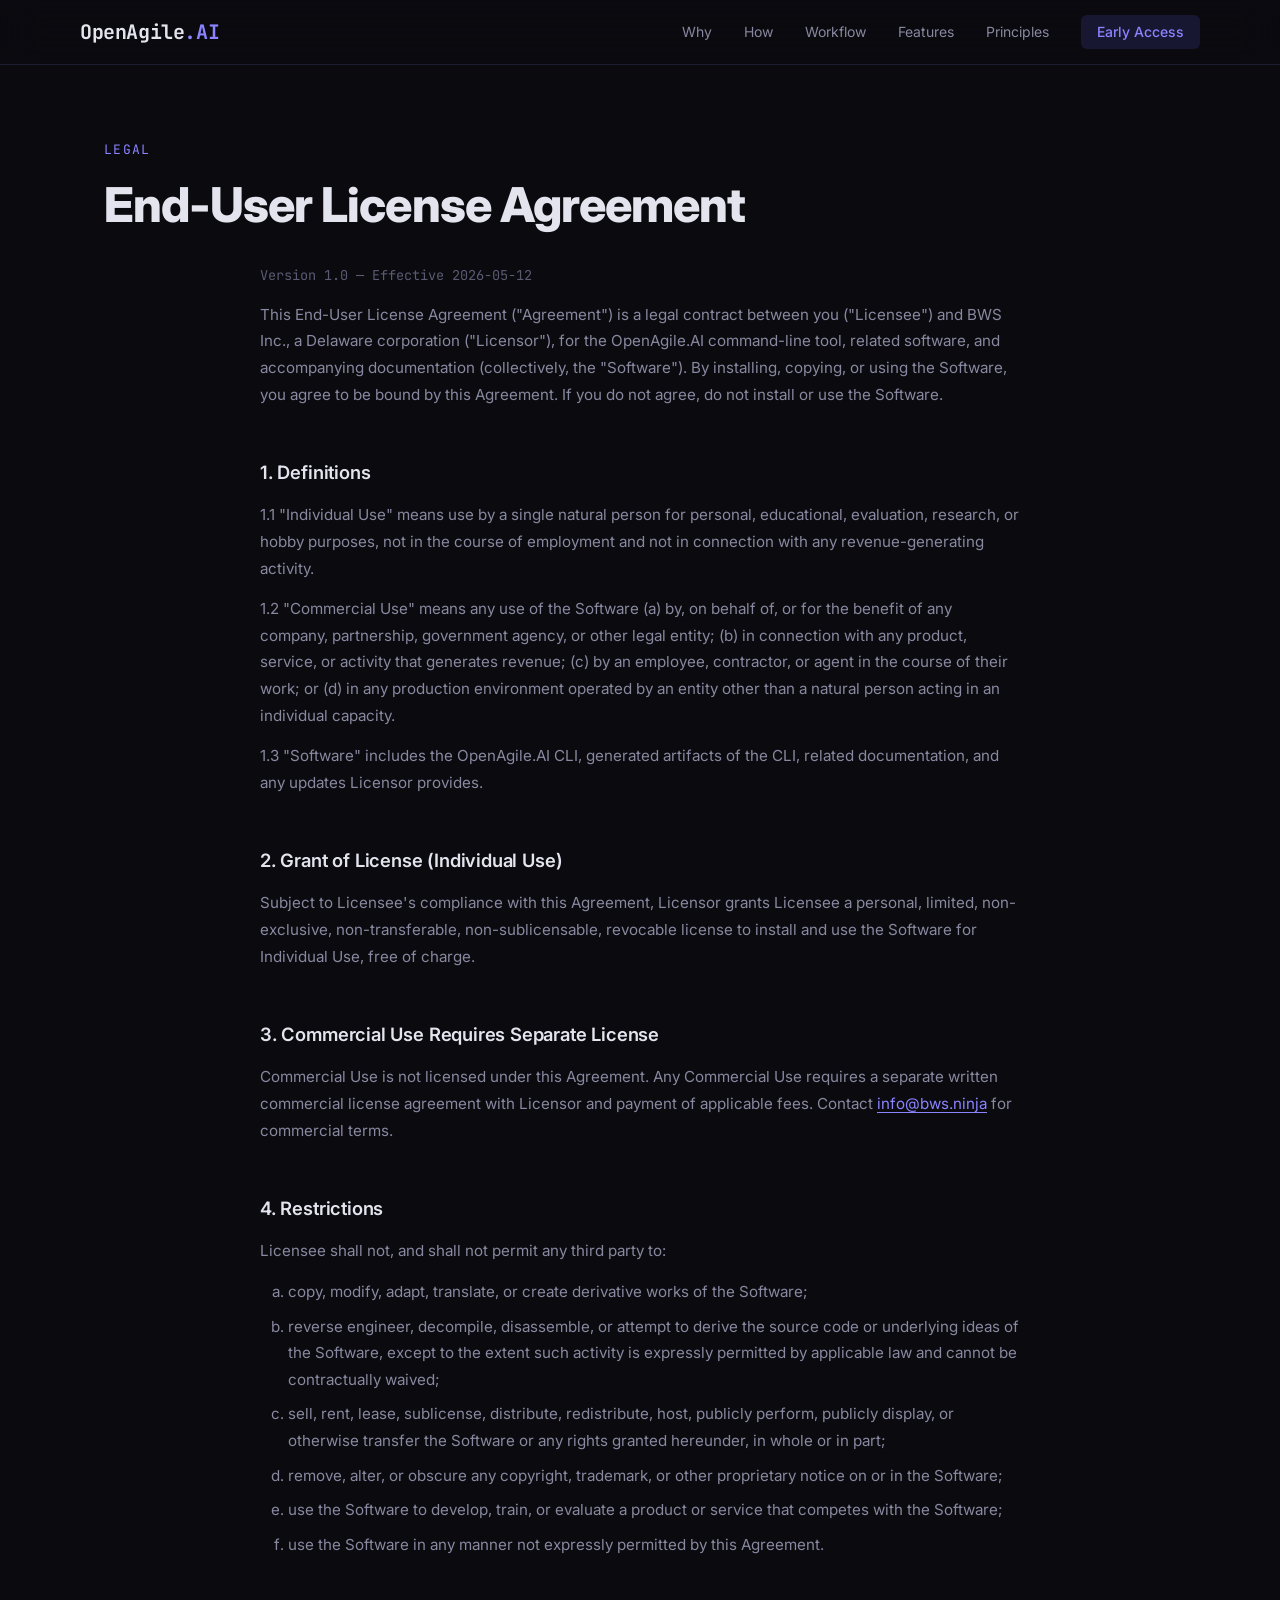
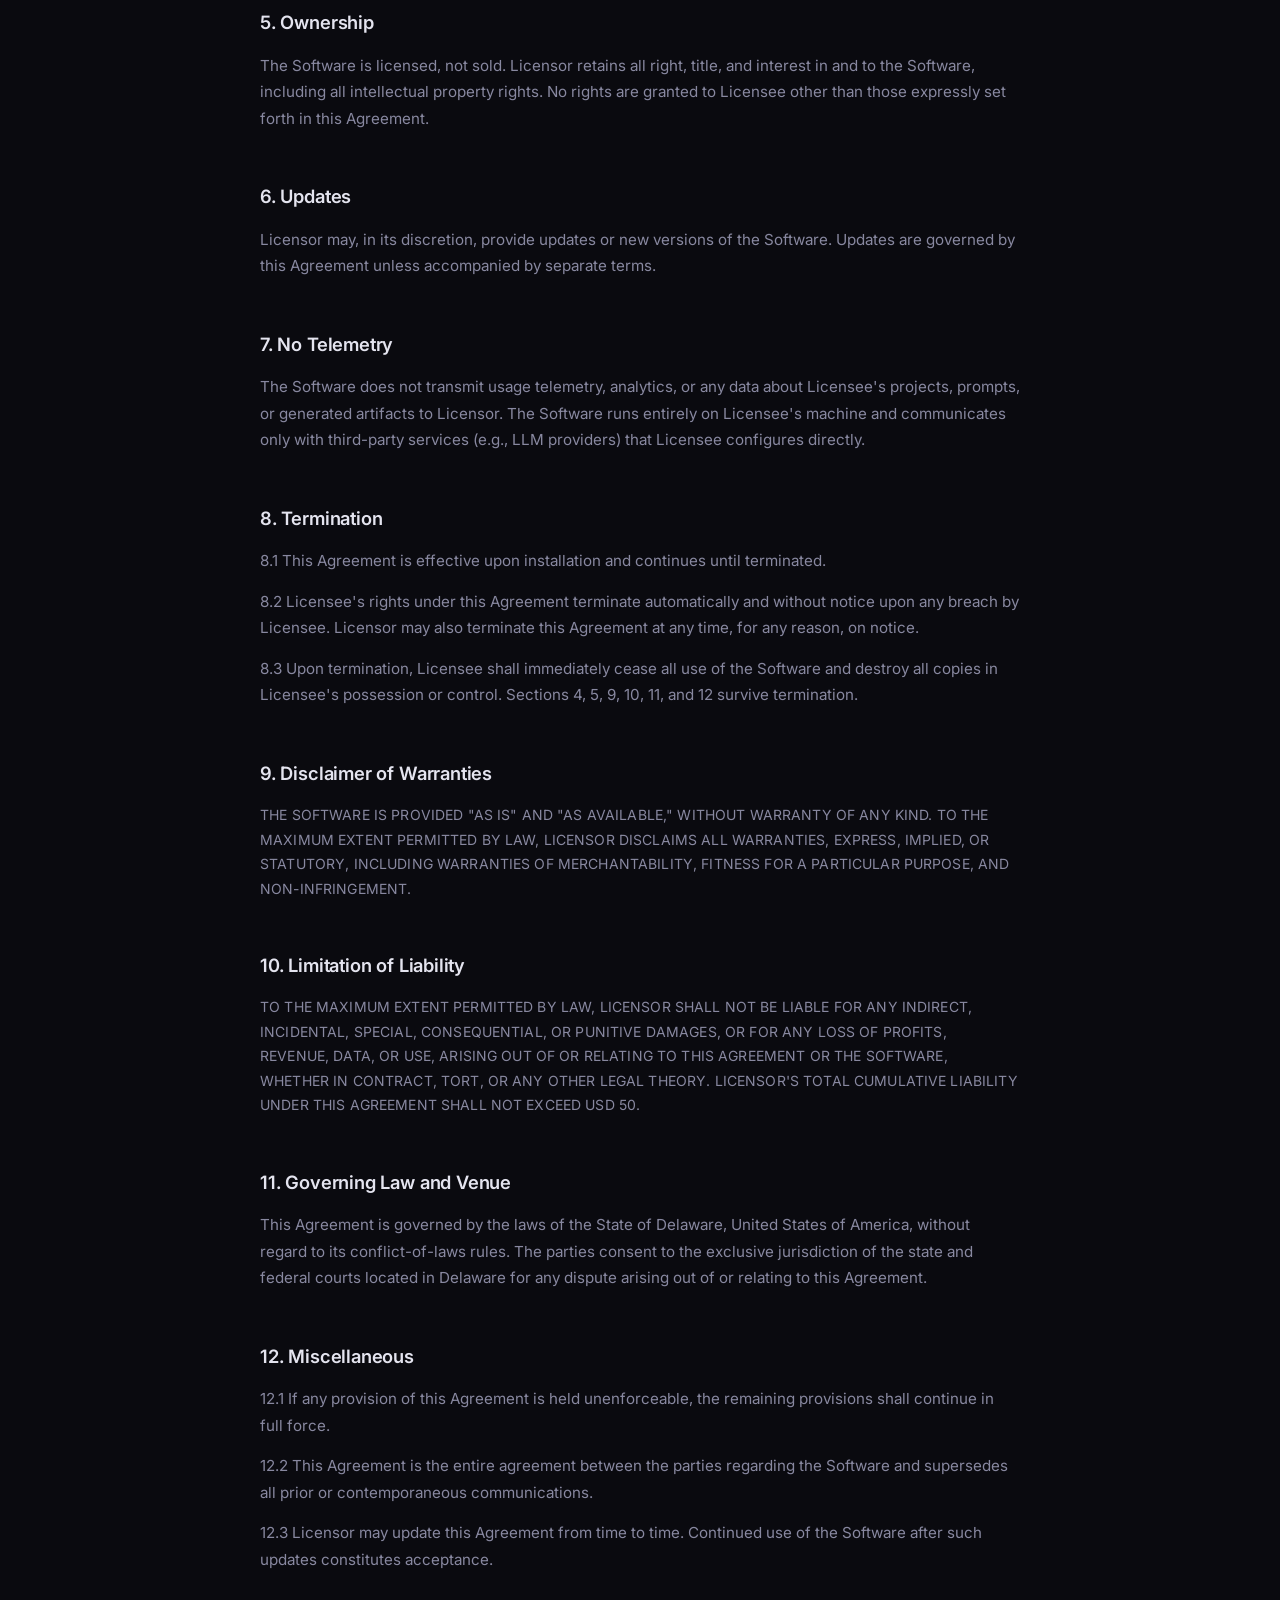
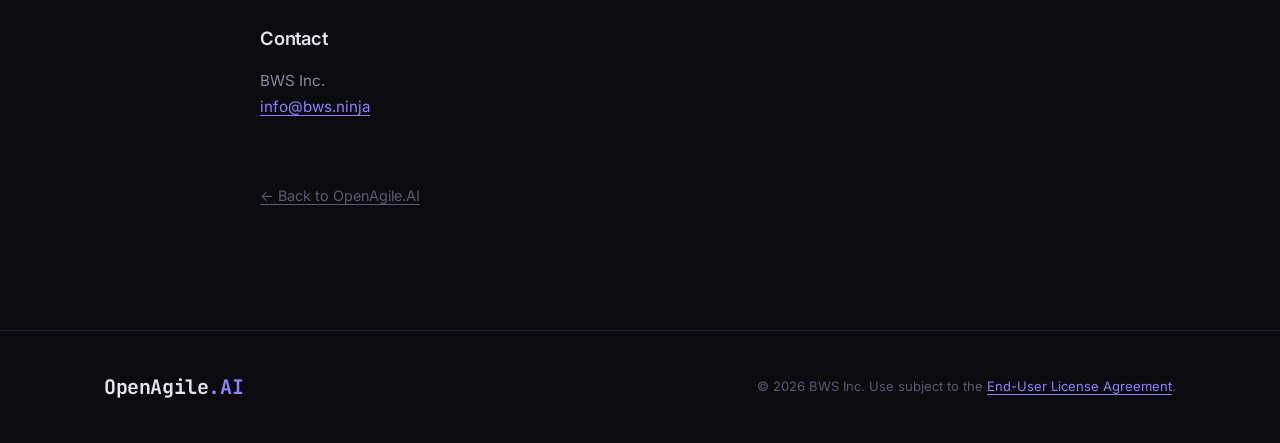
==== eula/index.html @ c618e6eb "Add EULA page and replace PolyForm references with BWS Inc license Co-Authored-By: Claude Opus 4.7 (" ====
<!DOCTYPE html>
<html lang="en">
<head>
  <meta charset="UTF-8">
  <meta name="viewport" content="width=device-width, initial-scale=1.0">
  <title>End-User License Agreement — OpenAgile.AI</title>
  <meta name="description" content="OpenAgile.AI End-User License Agreement. Governs use of the OpenAgile.AI CLI software, distributed by BWS Inc.">
  <link rel="canonical" href="https://openagile.ai/eula/">
  <link rel="preconnect" href="https://fonts.googleapis.com">
  <link rel="preconnect" href="https://fonts.gstatic.com" crossorigin>
  <link href="https://fonts.googleapis.com/css2?family=JetBrains+Mono:wght@400;500;600;700&family=Inter:wght@400;500;600;700;800&display=swap" rel="stylesheet">
  <link rel="stylesheet" href="../styles.css">
  <style>
    .legal-wrap {
      padding-top: 140px;
    }
    .legal-content {
      max-width: 760px;
      margin: 32px auto 0;
      color: var(--text-muted);
      font-size: 0.95rem;
      line-height: 1.75;
    }
    .legal-meta {
      font-family: var(--font-mono);
      font-size: 0.85rem;
      color: var(--text-dim);
      margin-bottom: 32px;
    }
    .legal-content h2 {
      font-size: 1.15rem;
      font-weight: 600;
      color: var(--text);
      margin: 48px 0 14px;
      letter-spacing: -0.01em;
    }
    .legal-content p {
      margin-bottom: 14px;
    }
    .legal-content ol.alpha {
      list-style: lower-alpha;
      padding-left: 28px;
      margin: 8px 0 16px;
    }
    .legal-content ol.alpha li {
      margin-bottom: 8px;
    }
    .legal-emphasis {
      text-transform: uppercase;
      font-size: 0.875rem;
      letter-spacing: 0.01em;
    }
    .legal-back {
      display: inline-block;
      margin-top: 48px;
      font-size: 0.9rem;
      color: var(--text-dim);
    }
  </style>
</head>
<body>
  <!-- NAV -->
  <nav class="nav" id="nav">
    <div class="nav-inner">
      <a href="/" class="nav-logo">
        OpenAgile<span class="logo-accent">.AI</span>
      </a>
      <div class="nav-links">
        <a href="/#gap">Why</a>
        <a href="/#solution">How</a>
        <a href="/#how-it-works">Workflow</a>
        <a href="/#features">Features</a>
        <a href="/#philosophy">Principles</a>
        <a href="/#beta" class="nav-cta">Early Access</a>
      </div>
      <button class="nav-toggle" id="nav-toggle" aria-label="Toggle menu">
        <span></span><span></span><span></span>
      </button>
    </div>
    <div class="nav-mobile" id="nav-mobile">
      <a href="/#gap">Why</a>
      <a href="/#solution">How</a>
      <a href="/#how-it-works">Workflow</a>
      <a href="/#features">Features</a>
      <a href="/#philosophy">Principles</a>
      <a href="/#beta" class="nav-cta">Early Access</a>
    </div>
  </nav>

  <section class="section legal-wrap">
    <div class="container">
      <div class="section-label">Legal</div>
      <h1 class="section-title">End-User License Agreement</h1>

      <div class="legal-content">
        <p class="legal-meta">Version 1.0 &mdash; Effective 2026-05-12</p>

        <p>This End-User License Agreement ("Agreement") is a legal contract between you ("Licensee") and BWS Inc., a Delaware corporation ("Licensor"), for the OpenAgile.AI command-line tool, related software, and accompanying documentation (collectively, the "Software"). By installing, copying, or using the Software, you agree to be bound by this Agreement. If you do not agree, do not install or use the Software.</p>

        <h2>1. Definitions</h2>
        <p>1.1 "Individual Use" means use by a single natural person for personal, educational, evaluation, research, or hobby purposes, not in the course of employment and not in connection with any revenue-generating activity.</p>
        <p>1.2 "Commercial Use" means any use of the Software (a) by, on behalf of, or for the benefit of any company, partnership, government agency, or other legal entity; (b) in connection with any product, service, or activity that generates revenue; (c) by an employee, contractor, or agent in the course of their work; or (d) in any production environment operated by an entity other than a natural person acting in an individual capacity.</p>
        <p>1.3 "Software" includes the OpenAgile.AI CLI, generated artifacts of the CLI, related documentation, and any updates Licensor provides.</p>

        <h2>2. Grant of License (Individual Use)</h2>
        <p>Subject to Licensee's compliance with this Agreement, Licensor grants Licensee a personal, limited, non-exclusive, non-transferable, non-sublicensable, revocable license to install and use the Software for Individual Use, free of charge.</p>

        <h2>3. Commercial Use Requires Separate License</h2>
        <p>Commercial Use is not licensed under this Agreement. Any Commercial Use requires a separate written commercial license agreement with Licensor and payment of applicable fees. Contact <a href="mailto:info@bws.ninja" class="inline-link">info@bws.ninja</a> for commercial terms.</p>

        <h2>4. Restrictions</h2>
        <p>Licensee shall not, and shall not permit any third party to:</p>
        <ol class="alpha">
          <li>copy, modify, adapt, translate, or create derivative works of the Software;</li>
          <li>reverse engineer, decompile, disassemble, or attempt to derive the source code or underlying ideas of the Software, except to the extent such activity is expressly permitted by applicable law and cannot be contractually waived;</li>
          <li>sell, rent, lease, sublicense, distribute, redistribute, host, publicly perform, publicly display, or otherwise transfer the Software or any rights granted hereunder, in whole or in part;</li>
          <li>remove, alter, or obscure any copyright, trademark, or other proprietary notice on or in the Software;</li>
          <li>use the Software to develop, train, or evaluate a product or service that competes with the Software;</li>
          <li>use the Software in any manner not expressly permitted by this Agreement.</li>
        </ol>

        <h2>5. Ownership</h2>
        <p>The Software is licensed, not sold. Licensor retains all right, title, and interest in and to the Software, including all intellectual property rights. No rights are granted to Licensee other than those expressly set forth in this Agreement.</p>

        <h2>6. Updates</h2>
        <p>Licensor may, in its discretion, provide updates or new versions of the Software. Updates are governed by this Agreement unless accompanied by separate terms.</p>

        <h2>7. No Telemetry</h2>
        <p>The Software does not transmit usage telemetry, analytics, or any data about Licensee's projects, prompts, or generated artifacts to Licensor. The Software runs entirely on Licensee's machine and communicates only with third-party services (e.g., LLM providers) that Licensee configures directly.</p>

        <h2>8. Termination</h2>
        <p>8.1 This Agreement is effective upon installation and continues until terminated.</p>
        <p>8.2 Licensee's rights under this Agreement terminate automatically and without notice upon any breach by Licensee. Licensor may also terminate this Agreement at any time, for any reason, on notice.</p>
        <p>8.3 Upon termination, Licensee shall immediately cease all use of the Software and destroy all copies in Licensee's possession or control. Sections 4, 5, 9, 10, 11, and 12 survive termination.</p>

        <h2>9. Disclaimer of Warranties</h2>
        <p class="legal-emphasis">The Software is provided "AS IS" and "AS AVAILABLE," without warranty of any kind. To the maximum extent permitted by law, Licensor disclaims all warranties, express, implied, or statutory, including warranties of merchantability, fitness for a particular purpose, and non-infringement.</p>

        <h2>10. Limitation of Liability</h2>
        <p class="legal-emphasis">To the maximum extent permitted by law, Licensor shall not be liable for any indirect, incidental, special, consequential, or punitive damages, or for any loss of profits, revenue, data, or use, arising out of or relating to this Agreement or the Software, whether in contract, tort, or any other legal theory. Licensor's total cumulative liability under this Agreement shall not exceed USD 50.</p>

        <h2>11. Governing Law and Venue</h2>
        <p>This Agreement is governed by the laws of the State of Delaware, United States of America, without regard to its conflict-of-laws rules. The parties consent to the exclusive jurisdiction of the state and federal courts located in Delaware for any dispute arising out of or relating to this Agreement.</p>

        <h2>12. Miscellaneous</h2>
        <p>12.1 If any provision of this Agreement is held unenforceable, the remaining provisions shall continue in full force.</p>
        <p>12.2 This Agreement is the entire agreement between the parties regarding the Software and supersedes all prior or contemporaneous communications.</p>
        <p>12.3 Licensor may update this Agreement from time to time. Continued use of the Software after such updates constitutes acceptance.</p>

        <h2>Contact</h2>
        <p>BWS Inc.<br><a href="mailto:info@bws.ninja" class="inline-link">info@bws.ninja</a></p>

        <a href="/" class="legal-back inline-link">&larr; Back to OpenAgile.AI</a>
      </div>
    </div>
  </section>

  <!-- FOOTER -->
  <footer class="footer">
    <div class="container">
      <div class="footer-inner">
        <div class="footer-logo">
          OpenAgile<span class="logo-accent">.AI</span>
        </div>
        <div class="footer-copy">
          &copy; 2026 BWS Inc. Use subject to the <a href="/eula/" class="inline-link">End-User License Agreement</a>.
        </div>
      </div>
    </div>
  </footer>

  <script src="../script.js"></script>
</body>
</html>
---- styles.css ----
/* ===== RESET & BASE ===== */
*, *::before, *::after {
  margin: 0;
  padding: 0;
  box-sizing: border-box;
}

:root {
  --bg: #0a0a0f;
  --bg-alt: #0f0f18;
  --surface: #141420;
  --surface-hover: #1a1a2e;
  --border: #1e1e32;
  --border-light: #2a2a44;
  --text: #e4e4ef;
  --text-muted: #8888a0;
  --text-dim: #5a5a72;
  --accent: #6c63ff;
  --accent-light: #8b83ff;
  --accent-dim: rgba(108, 99, 255, 0.15);
  --green: #34d399;
  --green-dim: rgba(52, 211, 153, 0.15);
  --red: #f87171;
  --yellow: #fbbf24;
  --font-sans: 'Inter', -apple-system, BlinkMacSystemFont, sans-serif;
  --font-mono: 'JetBrains Mono', 'Fira Code', monospace;
  --radius: 12px;
  --radius-sm: 8px;
  --radius-xs: 4px;
}

html {
  scroll-behavior: smooth;
  font-size: 16px;
  -webkit-font-smoothing: antialiased;
}

body {
  font-family: var(--font-sans);
  background: var(--bg);
  color: var(--text);
  line-height: 1.6;
  overflow-x: hidden;
}

a {
  color: inherit;
  text-decoration: none;
}

img {
  max-width: 100%;
}

code {
  font-family: var(--font-mono);
}

.container {
  max-width: 1120px;
  margin: 0 auto;
  padding: 0 24px;
}

/* ===== NAV ===== */
.nav {
  position: fixed;
  top: 0;
  left: 0;
  right: 0;
  z-index: 100;
  padding: 0 24px;
  background: rgba(10, 10, 15, 0.8);
  backdrop-filter: blur(20px);
  border-bottom: 1px solid var(--border);
  transition: background 0.3s;
}

.nav-inner {
  max-width: 1120px;
  margin: 0 auto;
  display: flex;
  align-items: center;
  justify-content: space-between;
  height: 64px;
}

.nav-logo {
  font-family: var(--font-mono);
  font-size: 1.25rem;
  font-weight: 700;
  letter-spacing: -0.02em;
}

.logo-accent {
  color: var(--accent-light);
}

.nav-links {
  display: flex;
  align-items: center;
  gap: 32px;
}

.nav-links a {
  font-size: 0.875rem;
  color: var(--text-muted);
  transition: color 0.2s;
}

.nav-links a:hover {
  color: var(--text);
}

.nav-links .nav-cta {
  background: var(--accent-dim);
  color: var(--accent-light);
  padding: 6px 16px;
  border-radius: 6px;
  font-weight: 500;
  transition: background 0.2s;
}

.nav-links .nav-cta:hover {
  background: rgba(108, 99, 255, 0.25);
}

.nav-toggle {
  display: none;
  flex-direction: column;
  gap: 5px;
  background: none;
  border: none;
  cursor: pointer;
  padding: 4px;
}

.nav-toggle span {
  display: block;
  width: 22px;
  height: 2px;
  background: var(--text-muted);
  border-radius: 2px;
  transition: 0.2s;
}

.nav-mobile {
  display: none;
  flex-direction: column;
  gap: 8px;
  padding: 16px 0;
  border-top: 1px solid var(--border);
}

.nav-mobile a {
  font-size: 0.9rem;
  color: var(--text-muted);
  padding: 8px 0;
}

.nav-mobile.open {
  display: flex;
}

@media (max-width: 768px) {
  .nav-links { display: none; }
  .nav-toggle { display: flex; }
}

/* ===== BUTTONS ===== */
.btn {
  display: inline-flex;
  align-items: center;
  gap: 8px;
  padding: 12px 24px;
  border-radius: var(--radius-sm);
  font-size: 0.9375rem;
  font-weight: 600;
  transition: all 0.2s;
  cursor: pointer;
  border: none;
}

.btn-primary {
  background: var(--accent);
  color: #fff;
}

.btn-primary:hover {
  background: var(--accent-light);
  box-shadow: 0 0 24px rgba(108, 99, 255, 0.4);
}

.btn-secondary {
  background: var(--surface);
  color: var(--text);
  border: 1px solid var(--border-light);
}

.btn-secondary:hover {
  background: var(--surface-hover);
  border-color: var(--text-dim);
}

.btn-lg {
  padding: 14px 32px;
  font-size: 1rem;
}

/* ===== HERO ===== */
.hero {
  position: relative;
  padding: 160px 0 80px;
  text-align: center;
  overflow: hidden;
}

.hero-bg {
  position: absolute;
  top: 0;
  left: 50%;
  transform: translateX(-50%);
  width: 800px;
  height: 600px;
  background: radial-gradient(ellipse at center, rgba(108, 99, 255, 0.12) 0%, transparent 70%);
  pointer-events: none;
}

.hero-badge {
  display: inline-block;
  font-family: var(--font-mono);
  font-size: 0.8125rem;
  color: var(--accent-light);
  background: var(--accent-dim);
  padding: 6px 16px;
  border-radius: 20px;
  margin-bottom: 32px;
  letter-spacing: 0.02em;
}

.hero-title {
  font-size: clamp(2.5rem, 6vw, 4.5rem);
  font-weight: 800;
  line-height: 1.1;
  letter-spacing: -0.03em;
  margin-bottom: 24px;
}

.hero-accent {
  background: linear-gradient(135deg, var(--accent) 0%, var(--green) 100%);
  -webkit-background-clip: text;
  -webkit-text-fill-color: transparent;
  background-clip: text;
}

.hero-sub {
  font-size: 1.2rem;
  color: var(--text-muted);
  max-width: 640px;
  margin: 0 auto 40px;
  line-height: 1.7;
}

.hero-alpha {
  display: inline-block;
  margin: 0 auto 24px;
  padding: 8px 20px;
  border: 1px solid rgba(168, 85, 247, 0.4);
  border-radius: 20px;
  font-family: 'JetBrains Mono', monospace;
  font-size: 0.85rem;
  color: #a855f7;
  letter-spacing: 0.5px;
  background: rgba(168, 85, 247, 0.08);
}

.hero-ctas {
  display: flex;
  gap: 16px;
  justify-content: center;
  flex-wrap: wrap;
}

/* Hero Flow */
.hero-flow {
  display: flex;
  align-items: center;
  justify-content: center;
  gap: 8px;
  margin-top: 72px;
  flex-wrap: wrap;
}

.flow-step {
  display: flex;
  flex-direction: column;
  align-items: center;
  gap: 8px;
  padding: 16px 20px;
  background: var(--surface);
  border: 1px solid var(--border);
  border-radius: var(--radius-sm);
  min-width: 110px;
  transition: all 0.3s;
  opacity: 0;
  transform: translateY(12px);
}

.flow-step.visible {
  opacity: 1;
  transform: translateY(0);
}

.flow-step:hover {
  border-color: var(--accent);
  background: var(--surface-hover);
}

.flow-icon {
  color: var(--accent-light);
}

.flow-label {
  font-family: var(--font-mono);
  font-size: 0.75rem;
  color: var(--text-muted);
  white-space: nowrap;
}

.flow-arrow {
  color: var(--text-dim);
  font-size: 1.2rem;
  opacity: 0;
  transition: opacity 0.3s;
}

.flow-arrow.visible {
  opacity: 1;
}

/* ===== SECTIONS ===== */
.section {
  padding: 120px 0;
}

.section-alt {
  background: var(--bg-alt);
}

.section-label {
  font-family: var(--font-mono);
  font-size: 0.8125rem;
  color: var(--accent-light);
  text-transform: uppercase;
  letter-spacing: 0.1em;
  margin-bottom: 16px;
}

.section-title {
  font-size: clamp(2rem, 4vw, 3rem);
  font-weight: 800;
  letter-spacing: -0.02em;
  margin-bottom: 16px;
  line-height: 1.15;
}

.title-muted {
  color: var(--text-dim);
}

.section-desc {
  font-size: 1.125rem;
  color: var(--text-muted);
  max-width: 600px;
  line-height: 1.7;
  margin-bottom: 56px;
}

/* ===== PROBLEM ===== */
.problem-grid {
  display: grid;
  grid-template-columns: repeat(auto-fit, minmax(240px, 1fr));
  gap: 20px;
  margin-bottom: 48px;
}

.problem-card {
  background: var(--surface);
  border: 1px solid var(--border);
  border-radius: var(--radius);
  padding: 28px 24px;
  transition: all 0.3s;
}

.problem-card:hover {
  border-color: var(--accent);
  transform: translateY(-2px);
}

.problem-icon {
  color: var(--accent-light);
  margin-bottom: 16px;
}

.problem-card h3 {
  font-size: 1.0625rem;
  font-weight: 700;
  margin-bottom: 8px;
}

.problem-card p {
  font-size: 0.9rem;
  color: var(--text-muted);
  line-height: 1.6;
}

/* Terminal */
.terminal-header {
  display: flex;
  align-items: center;
  gap: 8px;
  padding: 12px 16px;
  background: #1a1a2e;
  border-radius: var(--radius) var(--radius) 0 0;
  border: 1px solid var(--border);
  border-bottom: none;
}

.terminal-dot {
  width: 10px;
  height: 10px;
  border-radius: 50%;
}

.terminal-dot.red { background: #f87171; }
.terminal-dot.yellow { background: #fbbf24; }
.terminal-dot.green { background: #34d399; }

.terminal-title {
  font-family: var(--font-mono);
  font-size: 0.75rem;
  color: var(--text-dim);
  margin-left: 8px;
}

.terminal-body {
  background: #0d0d17;
  border: 1px solid var(--border);
  border-radius: 0 0 var(--radius) var(--radius);
  padding: 20px 24px;
  font-family: var(--font-mono);
  font-size: 0.875rem;
  line-height: 1.8;
  overflow-x: auto;
}

.problem-terminal {
  max-width: 680px;
}

.t-gray { color: var(--text-dim); }
.t-red { color: var(--red); }
.t-green { color: var(--green); }
.t-yellow { color: var(--yellow); }
.t-key { color: var(--accent-light); }
.t-str { color: var(--green); }
.t-keyword { color: #c792ea; }
.t-fn { color: #82aaff; }
.t-num { color: #f78c6c; }
.t-comment { color: var(--text-dim); font-style: italic; }

/* ===== SOLUTION / PILLARS ===== */
.pillars {
  display: grid;
  grid-template-columns: repeat(auto-fit, minmax(300px, 1fr));
  gap: 24px;
}

.pillar-card {
  background: rgba(20, 20, 32, 0.6);
  backdrop-filter: blur(12px);
  border: 1px solid var(--border);
  border-radius: var(--radius);
  padding: 32px 28px;
  transition: all 0.3s;
}

.pillar-card:hover {
  border-color: var(--accent);
}

.pillar-number {
  font-family: var(--font-mono);
  font-size: 0.8125rem;
  color: var(--accent);
  font-weight: 700;
  margin-bottom: 12px;
}

.pillar-card h3 {
  font-size: 1.25rem;
  font-weight: 700;
  margin-bottom: 20px;
}

.pillar-card > p {
  font-size: 0.9rem;
  color: var(--text-muted);
  line-height: 1.6;
  margin-top: 20px;
}

/* Tree */
.pillar-tree {
  padding: 16px;
  background: var(--bg);
  border-radius: var(--radius-sm);
  border: 1px solid var(--border);
}

.tree-node {
  font-family: var(--font-mono);
  font-size: 0.8125rem;
  color: var(--text);
  padding: 4px 10px;
  border-radius: var(--radius-xs);
  display: inline-block;
  margin-bottom: 4px;
}

.tree-root {
  background: var(--accent-dim);
  color: var(--accent-light);
}

.tree-leaf {
  background: var(--green-dim);
  color: var(--green);
}

.tree-branch {
  padding-left: 24px;
  border-left: 1px dashed var(--border-light);
  margin-left: 12px;
  margin-top: 4px;
}

/* Ceremony list */
.ceremony-list {
  list-style: none;
  display: flex;
  flex-direction: column;
  gap: 12px;
}

.ceremony-list li {
  display: flex;
  flex-direction: column;
  gap: 2px;
  padding: 12px 16px;
  background: var(--bg);
  border-radius: var(--radius-sm);
  border: 1px solid var(--border);
}

.ceremony-name {
  font-family: var(--font-mono);
  font-size: 0.875rem;
  font-weight: 600;
  color: var(--text);
}

.ceremony-desc {
  font-size: 0.8125rem;
  color: var(--text-dim);
}

/* Validation checks */
.validation-checks {
  display: flex;
  flex-direction: column;
  gap: 8px;
}

.check-item {
  display: flex;
  align-items: center;
  gap: 10px;
  font-size: 0.9rem;
  color: var(--text-muted);
}

.check-icon {
  color: var(--green);
  font-weight: 700;
  font-size: 1rem;
}

/* ===== HOW IT WORKS / STEPS ===== */
.steps {
  max-width: 700px;
  position: relative;
}

.step {
  display: flex;
  gap: 24px;
  align-items: flex-start;
}

.step-number {
  flex-shrink: 0;
  width: 48px;
  height: 48px;
  display: flex;
  align-items: center;
  justify-content: center;
  font-family: var(--font-mono);
  font-size: 1.125rem;
  font-weight: 700;
  color: var(--accent-light);
  background: var(--accent-dim);
  border: 1px solid var(--accent);
  border-radius: 50%;
}

.step-content {
  padding-bottom: 8px;
}

.step-content h3 {
  font-size: 1.125rem;
  font-weight: 700;
  margin-bottom: 8px;
}

.step-content p {
  font-size: 0.9375rem;
  color: var(--text-muted);
  line-height: 1.6;
  margin-bottom: 12px;
}

.step-detail {
  background: var(--bg-alt);
  border: 1px solid var(--border);
  border-radius: var(--radius-sm);
  padding: 10px 16px;
  display: inline-block;
}

.step-detail code {
  font-size: 0.8125rem;
  color: var(--green);
}

.step-screenshot {
  margin-top: 12px;
  border-radius: var(--radius-sm);
  overflow: hidden;
  border: 1px solid var(--border);
}

.step-screenshot img {
  display: block;
  width: 100%;
  height: auto;
  border-radius: var(--radius-sm);
}

.step-ui-badge {
  font-family: var(--font-mono);
  font-size: 0.75rem;
  font-weight: 600;
  color: var(--accent-light);
  background: var(--accent-dim);
  padding: 4px 12px;
  border-radius: 4px;
  letter-spacing: 0.02em;
}

.step-connector {
  width: 2px;
  height: 32px;
  background: var(--border-light);
  margin-left: 23px;
}

/* ===== FEATURES ===== */
.features-grid {
  display: grid;
  grid-template-columns: repeat(auto-fit, minmax(320px, 1fr));
  gap: 20px;
}

.feature-card {
  background: rgba(20, 20, 32, 0.5);
  backdrop-filter: blur(12px);
  border: 1px solid var(--border);
  border-radius: var(--radius);
  padding: 28px 24px;
  transition: all 0.3s;
}

.feature-card:hover {
  border-color: var(--accent);
  transform: translateY(-2px);
}

.feature-icon {
  color: var(--accent-light);
  margin-bottom: 16px;
}

.feature-card h3 {
  font-size: 1rem;
  font-weight: 700;
  margin-bottom: 8px;
}

.feature-card p {
  font-size: 0.9rem;
  color: var(--text-muted);
  line-height: 1.6;
}

/* ===== ACCOUNTABILITY ===== */
.accountability-grid {
  display: grid;
  grid-template-columns: repeat(auto-fit, minmax(240px, 1fr));
  gap: 20px;
}

.accountability-card {
  background: rgba(20, 20, 32, 0.5);
  backdrop-filter: blur(12px);
  border: 1px solid var(--border);
  border-radius: var(--radius);
  padding: 28px 24px;
  transition: all 0.3s;
}

.accountability-card:hover {
  border-color: var(--accent);
  transform: translateY(-2px);
}

.accountability-icon {
  color: var(--accent-light);
  margin-bottom: 16px;
}

.accountability-card h3 {
  font-size: 1rem;
  font-weight: 700;
  margin-bottom: 8px;
}

.accountability-card p {
  font-size: 0.9rem;
  color: var(--text-muted);
  line-height: 1.6;
}

/* ===== PARALLEL EXECUTION ===== */
.parallel-grid {
  display: grid;
  grid-template-columns: 1fr 1fr;
  gap: 48px;
  align-items: start;
}

@media (max-width: 768px) {
  .parallel-grid {
    grid-template-columns: 1fr;
    gap: 32px;
  }
}

.parallel-visual {
  background: var(--surface);
  border: 1px solid var(--border);
  border-radius: var(--radius);
  padding: 24px;
}

.parallel-track {
  display: flex;
  flex-direction: column;
  gap: 12px;
}

.parallel-task {
  display: flex;
  align-items: center;
  gap: 12px;
  padding: 12px 16px;
  background: var(--bg);
  border: 1px solid var(--border);
  border-radius: var(--radius-sm);
  opacity: 0;
  transform: translateX(-12px);
  transition: opacity 0.4s ease, transform 0.4s ease;
}

.parallel-task.visible {
  opacity: 1;
  transform: translateX(0);
}

.parallel-status {
  width: 8px;
  height: 8px;
  border-radius: 50%;
  flex-shrink: 0;
}

.parallel-status.running {
  background: var(--green);
  box-shadow: 0 0 6px rgba(52, 211, 153, 0.5);
  animation: pulse-dot 2s ease-in-out infinite;
}

.parallel-status.done {
  background: var(--accent-light);
}

@keyframes pulse-dot {
  0%, 100% { opacity: 1; }
  50% { opacity: 0.4; }
}

.parallel-name {
  font-family: var(--font-mono);
  font-size: 0.8125rem;
  color: var(--text);
  flex: 1;
  min-width: 0;
  overflow: hidden;
  text-overflow: ellipsis;
  white-space: nowrap;
}

.parallel-tag {
  font-family: var(--font-mono);
  font-size: 0.6875rem;
  color: var(--accent-light);
  background: var(--accent-dim);
  padding: 2px 8px;
  border-radius: 4px;
  white-space: nowrap;
}

.parallel-explanation {
  display: flex;
  flex-direction: column;
  gap: 28px;
}

.parallel-point h3 {
  font-size: 1rem;
  font-weight: 700;
  margin-bottom: 6px;
}

.parallel-point p {
  font-size: 0.9rem;
  color: var(--text-muted);
  line-height: 1.6;
}

/* ===== ARTIFACTS LIST ===== */
.artifacts-list {
  display: grid;
  gap: 12px;
  margin-bottom: 48px;
}

.artifact-row {
  display: grid;
  grid-template-columns: 220px 1fr;
  gap: 16px;
  align-items: baseline;
  padding: 14px 20px;
  background: var(--surface);
  border: 1px solid var(--border);
  border-radius: var(--radius-sm);
}

@media (max-width: 640px) {
  .artifact-row {
    grid-template-columns: 1fr;
    gap: 4px;
  }
}

.artifact-name {
  font-family: var(--font-mono);
  font-size: 0.8125rem;
  font-weight: 600;
  color: var(--accent-light);
  white-space: nowrap;
}

.artifact-desc {
  font-size: 0.875rem;
  color: var(--text-muted);
  line-height: 1.5;
}

.artifacts-hierarchy-title {
  font-size: 1.125rem;
  font-weight: 700;
  margin-bottom: 12px;
}

/* ===== CODE EXAMPLES ===== */
.code-examples {
  display: grid;
  gap: 24px;
}

.code-block pre {
  margin: 0;
  white-space: pre;
  tab-size: 2;
}

.code-block code {
  font-size: 0.8125rem;
  line-height: 1.7;
}

/* ===== DIFFERENTIATION TABLE ===== */
.diff-table-wrap {
  overflow-x: auto;
}

.diff-table {
  width: 100%;
  border-collapse: collapse;
  font-size: 0.9375rem;
}

.diff-table th, .diff-table td {
  padding: 16px 20px;
  text-align: left;
  border-bottom: 1px solid var(--border);
}

.diff-table th {
  font-family: var(--font-mono);
  font-size: 0.8125rem;
  color: var(--text-dim);
  font-weight: 600;
  text-transform: uppercase;
  letter-spacing: 0.08em;
}

.diff-table .diff-highlight {
  color: var(--green);
  font-weight: 500;
}

.diff-table th.diff-highlight {
  color: var(--accent-light);
}

.diff-label {
  font-weight: 600;
  color: var(--text);
}

.diff-table td:not(.diff-label):not(.diff-highlight) {
  color: var(--text-dim);
}

/* ===== MANIFESTO ===== */
.inline-link {
  color: var(--accent-light);
  text-decoration: underline;
  text-underline-offset: 3px;
  transition: color 0.2s;
}

.inline-link:hover {
  color: var(--text);
}

.manifesto-heading {
  font-family: var(--font-mono);
  font-size: 0.875rem;
  color: var(--accent-light);
  text-transform: uppercase;
  letter-spacing: 0.1em;
  margin-bottom: 24px;
  padding-bottom: 12px;
  border-bottom: 1px solid var(--border);
}

/* Values */
.manifesto-values {
  display: grid;
  grid-template-columns: repeat(auto-fit, minmax(280px, 1fr));
  gap: 16px;
  margin-bottom: 64px;
}

.value-item {
  display: flex;
  align-items: center;
  gap: 12px;
  padding: 20px 24px;
  background: var(--surface);
  border: 1px solid var(--border);
  border-radius: var(--radius-sm);
  flex-wrap: wrap;
}

.value-preferred {
  font-weight: 700;
  font-size: 1rem;
  color: var(--text);
}

.value-over {
  font-family: var(--font-mono);
  font-size: 0.75rem;
  color: var(--text-dim);
  text-transform: uppercase;
  letter-spacing: 0.08em;
}

.value-other {
  font-size: 0.9375rem;
  color: var(--text-dim);
}

/* Principles */
.manifesto {
  display: grid;
  grid-template-columns: repeat(auto-fit, minmax(280px, 1fr));
  gap: 24px;
}

.manifesto-item {
  padding: 28px 24px;
  background: var(--surface);
  border: 1px solid var(--border);
  border-radius: var(--radius);
  border-left: 3px solid var(--accent);
  transition: all 0.3s;
}

.manifesto-item:hover {
  border-left-color: var(--green);
  transform: translateY(-2px);
}

.manifesto-number {
  font-family: var(--font-mono);
  font-size: 0.75rem;
  color: var(--accent);
  font-weight: 700;
  margin-bottom: 12px;
}

.manifesto-item blockquote {
  font-size: 1rem;
  font-weight: 700;
  line-height: 1.4;
  margin-bottom: 10px;
  color: var(--text);
}

.manifesto-item p {
  font-size: 0.85rem;
  color: var(--text-muted);
  line-height: 1.6;
}

/* ===== BETA ===== */
.beta-card {
  background: var(--surface);
  border: 1px solid var(--border);
  border-radius: var(--radius);
  padding: 56px 48px;
  text-align: center;
}

.beta-columns {
  display: grid;
  grid-template-columns: 1fr 1fr;
  gap: 48px;
  max-width: 860px;
  margin: 40px auto;
  text-align: left;
}

.beta-status-label {
  font-family: var(--font-mono);
  font-size: 0.8125rem;
  font-weight: 600;
  text-transform: uppercase;
  letter-spacing: 0.08em;
  margin-bottom: 16px;
}

.beta-status-label.available {
  color: var(--green);
}

.beta-status-label.in-progress {
  color: var(--yellow);
}

.beta-list {
  list-style: none;
  display: flex;
  flex-direction: column;
  gap: 10px;
}

.beta-list li {
  display: flex;
  align-items: center;
  gap: 10px;
  font-size: 0.9rem;
  color: var(--text-muted);
}

.progress-icon {
  color: var(--yellow);
  font-size: 1.5rem;
  line-height: 1;
}

.beta-note {
  font-size: 0.9rem;
  color: var(--text-dim);
  margin-bottom: 32px;
}

.beta-cta {
  display: flex;
  justify-content: center;
}

/* ===== GET STARTED ===== */
#get-started .section-label,
#get-started .section-title {
  text-align: center;
}
.get-started-alpha {
  display: flex;
  align-items: flex-start;
  gap: 12px;
  max-width: 700px;
  margin: 0 auto 40px;
  padding: 16px 20px;
  border: 1px solid rgba(168, 85, 247, 0.35);
  border-radius: 8px;
  background: rgba(168, 85, 247, 0.06);
  color: #c4a5e8;
  font-size: 0.95rem;
  line-height: 1.6;
}

.get-started-alpha svg {
  flex-shrink: 0;
  margin-top: 2px;
  color: #a855f7;
}

.get-started-steps {
  max-width: 700px;
  margin: 0 auto 40px;
  display: flex;
  flex-direction: column;
  gap: 24px;
}

.get-started-step {
  display: flex;
  gap: 20px;
  align-items: flex-start;
}

.get-started-number {
  flex-shrink: 0;
  width: 36px;
  height: 36px;
  display: flex;
  align-items: center;
  justify-content: center;
  border-radius: 50%;
  background: rgba(168, 85, 247, 0.15);
  color: var(--accent);
  font-family: 'JetBrains Mono', monospace;
  font-weight: 700;
  font-size: 0.9rem;
}

.get-started-body h3 {
  margin-bottom: 8px;
  font-size: 1.05rem;
}

.get-started-body p {
  color: var(--text-dim);
  font-size: 0.92rem;
  line-height: 1.6;
  margin-top: 8px;
}

.get-started-body .step-detail {
  margin-top: 8px;
}

.get-started-screenshot {
  margin-top: 16px;
  border-radius: 8px;
  overflow: hidden;
  border: 1px solid rgba(255, 255, 255, 0.08);
}

.get-started-screenshot img {
  width: 100%;
  display: block;
}

.get-started-warning {
  display: flex;
  align-items: flex-start;
  gap: 12px;
  max-width: 700px;
  margin: 0 auto 40px;
  padding: 16px 20px;
  border: 1px solid rgba(234, 179, 8, 0.3);
  border-radius: 8px;
  background: rgba(234, 179, 8, 0.06);
  color: #d4c07a;
  font-size: 0.92rem;
  line-height: 1.6;
}

.get-started-warning svg {
  flex-shrink: 0;
  margin-top: 2px;
  color: #eab308;
}

.get-started-warning strong {
  color: #eab308;
}

.get-started-cta {
  display: flex;
  justify-content: center;
}

/* ===== LIGHTBOX ===== */
.lightbox {
  display: none;
  position: fixed;
  inset: 0;
  z-index: 9999;
  background: rgba(0, 0, 0, 0.9);
  align-items: center;
  justify-content: center;
  cursor: zoom-out;
}

.lightbox.open {
  display: flex;
}

.lightbox-img {
  max-width: 90vw;
  max-height: 90vh;
  border-radius: 8px;
  box-shadow: 0 0 40px rgba(0, 0, 0, 0.5);
}

.lightbox-close {
  position: absolute;
  top: 20px;
  right: 24px;
  background: none;
  border: none;
  color: #fff;
  font-size: 2.5rem;
  cursor: pointer;
  opacity: 0.7;
  transition: opacity 0.2s;
  line-height: 1;
}

.lightbox-close:hover {
  opacity: 1;
}

.get-started-screenshot img,
.step-screenshot img {
  cursor: zoom-in;
}

/* ===== FINAL CTA ===== */
.cta-section {
  text-align: center;
  padding: 120px 0;
  position: relative;
  overflow: hidden;
}

.cta-section::before {
  content: '';
  position: absolute;
  top: 50%;
  left: 50%;
  transform: translate(-50%, -50%);
  width: 600px;
  height: 400px;
  background: radial-gradient(ellipse at center, rgba(108, 99, 255, 0.08) 0%, transparent 70%);
  pointer-events: none;
}

.cta-title {
  font-size: clamp(2rem, 5vw, 3.5rem);
  font-weight: 800;
  letter-spacing: -0.03em;
  margin-bottom: 16px;
  line-height: 1.15;
}

.cta-sub {
  font-size: 1.125rem;
  color: var(--text-muted);
  margin-bottom: 40px;
}

/* ===== FOOTER ===== */
.footer {
  border-top: 1px solid var(--border);
  padding: 40px 0;
}

.footer-inner {
  display: flex;
  align-items: center;
  justify-content: space-between;
  flex-wrap: wrap;
  gap: 20px;
}

.footer-logo {
  font-family: var(--font-mono);
  font-size: 1.25rem;
  font-weight: 700;
  letter-spacing: -0.02em;
}

.footer-tagline {
  font-family: var(--font-sans);
  font-size: 0.8125rem;
  color: var(--text-dim);
  font-weight: 400;
}

.footer-links {
  display: flex;
  gap: 24px;
}

.footer-links a {
  font-size: 0.875rem;
  color: var(--text-muted);
  transition: color 0.2s;
}

.footer-links a:hover {
  color: var(--text);
}

.footer-copy {
  font-size: 0.8125rem;
  color: var(--text-dim);
}

/* ===== ANIMATIONS ===== */
.fade-in {
  opacity: 0;
  transform: translateY(20px);
  transition: opacity 0.6s ease, transform 0.6s ease;
}

.fade-in.visible {
  opacity: 1;
  transform: translateY(0);
}

/* ===== RESPONSIVE ===== */
@media (max-width: 768px) {
  .section {
    padding: 80px 0;
  }

  .hero {
    padding: 120px 0 60px;
  }

  .hero-flow {
    gap: 6px;
  }

  .flow-step {
    min-width: 80px;
    padding: 12px 12px;
  }

  .flow-label {
    font-size: 0.65rem;
  }

  .flow-arrow {
    font-size: 0.9rem;
  }

  .pillars {
    grid-template-columns: 1fr;
  }

  .features-grid {
    grid-template-columns: 1fr;
  }

  .manifesto {
    grid-template-columns: 1fr;
  }

  .beta-columns {
    grid-template-columns: 1fr;
    gap: 32px;
  }

  .beta-card {
    padding: 32px 24px;
  }

  .footer-inner {
    flex-direction: column;
    text-align: center;
  }

  .diff-table {
    font-size: 0.8125rem;
  }

  .diff-table th, .diff-table td {
    padding: 12px 12px;
  }
}

@media (max-width: 480px) {
  .hero-flow {
    flex-direction: column;
    gap: 0;
  }

  .flow-arrow {
    transform: rotate(90deg);
  }

  .flow-step {
    width: 100%;
    flex-direction: row;
    gap: 12px;
    min-width: unset;
  }

  .problem-grid {
    grid-template-columns: 1fr;
  }
}

/* ===== SCROLLBAR ===== */
::-webkit-scrollbar {
  width: 8px;
  height: 8px;
}

::-webkit-scrollbar-track {
  background: var(--bg);
}

::-webkit-scrollbar-thumb {
  background: var(--border-light);
  border-radius: 4px;
}

::-webkit-scrollbar-thumb:hover {
  background: var(--text-dim);
}
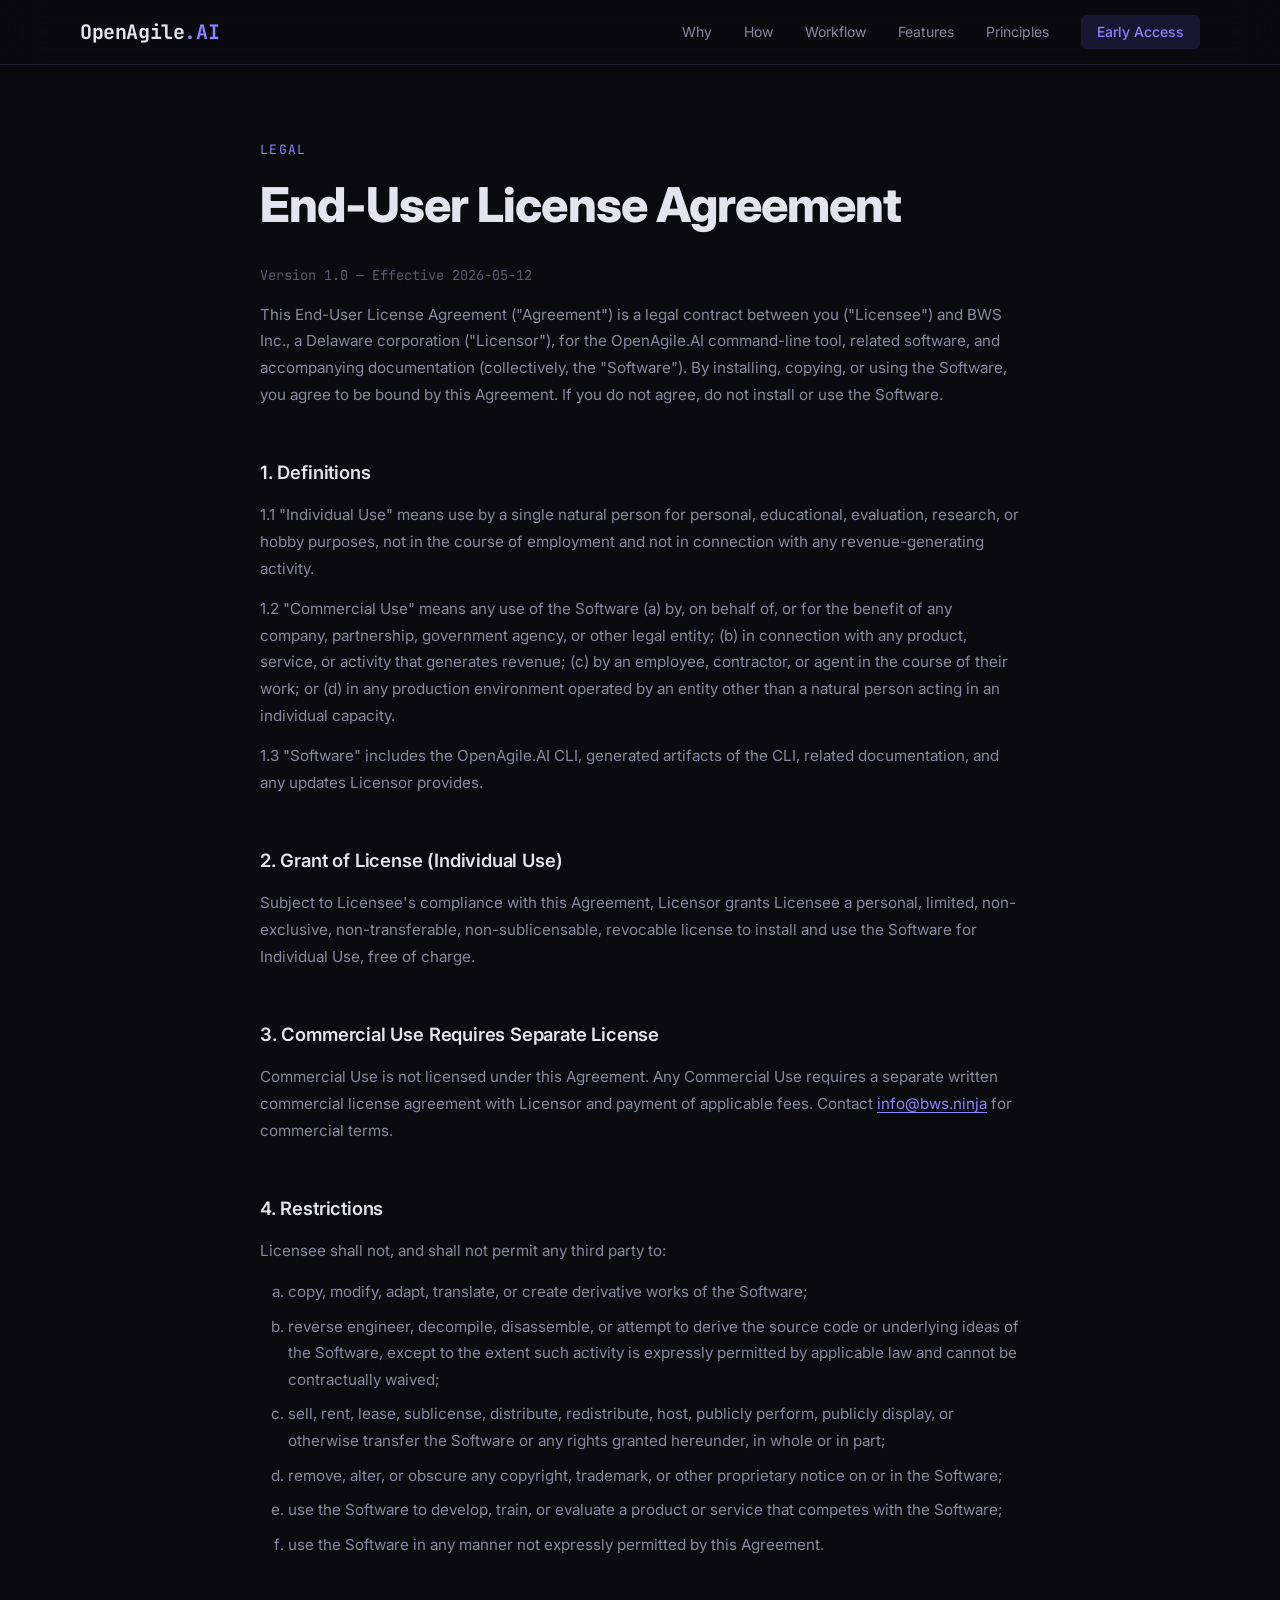
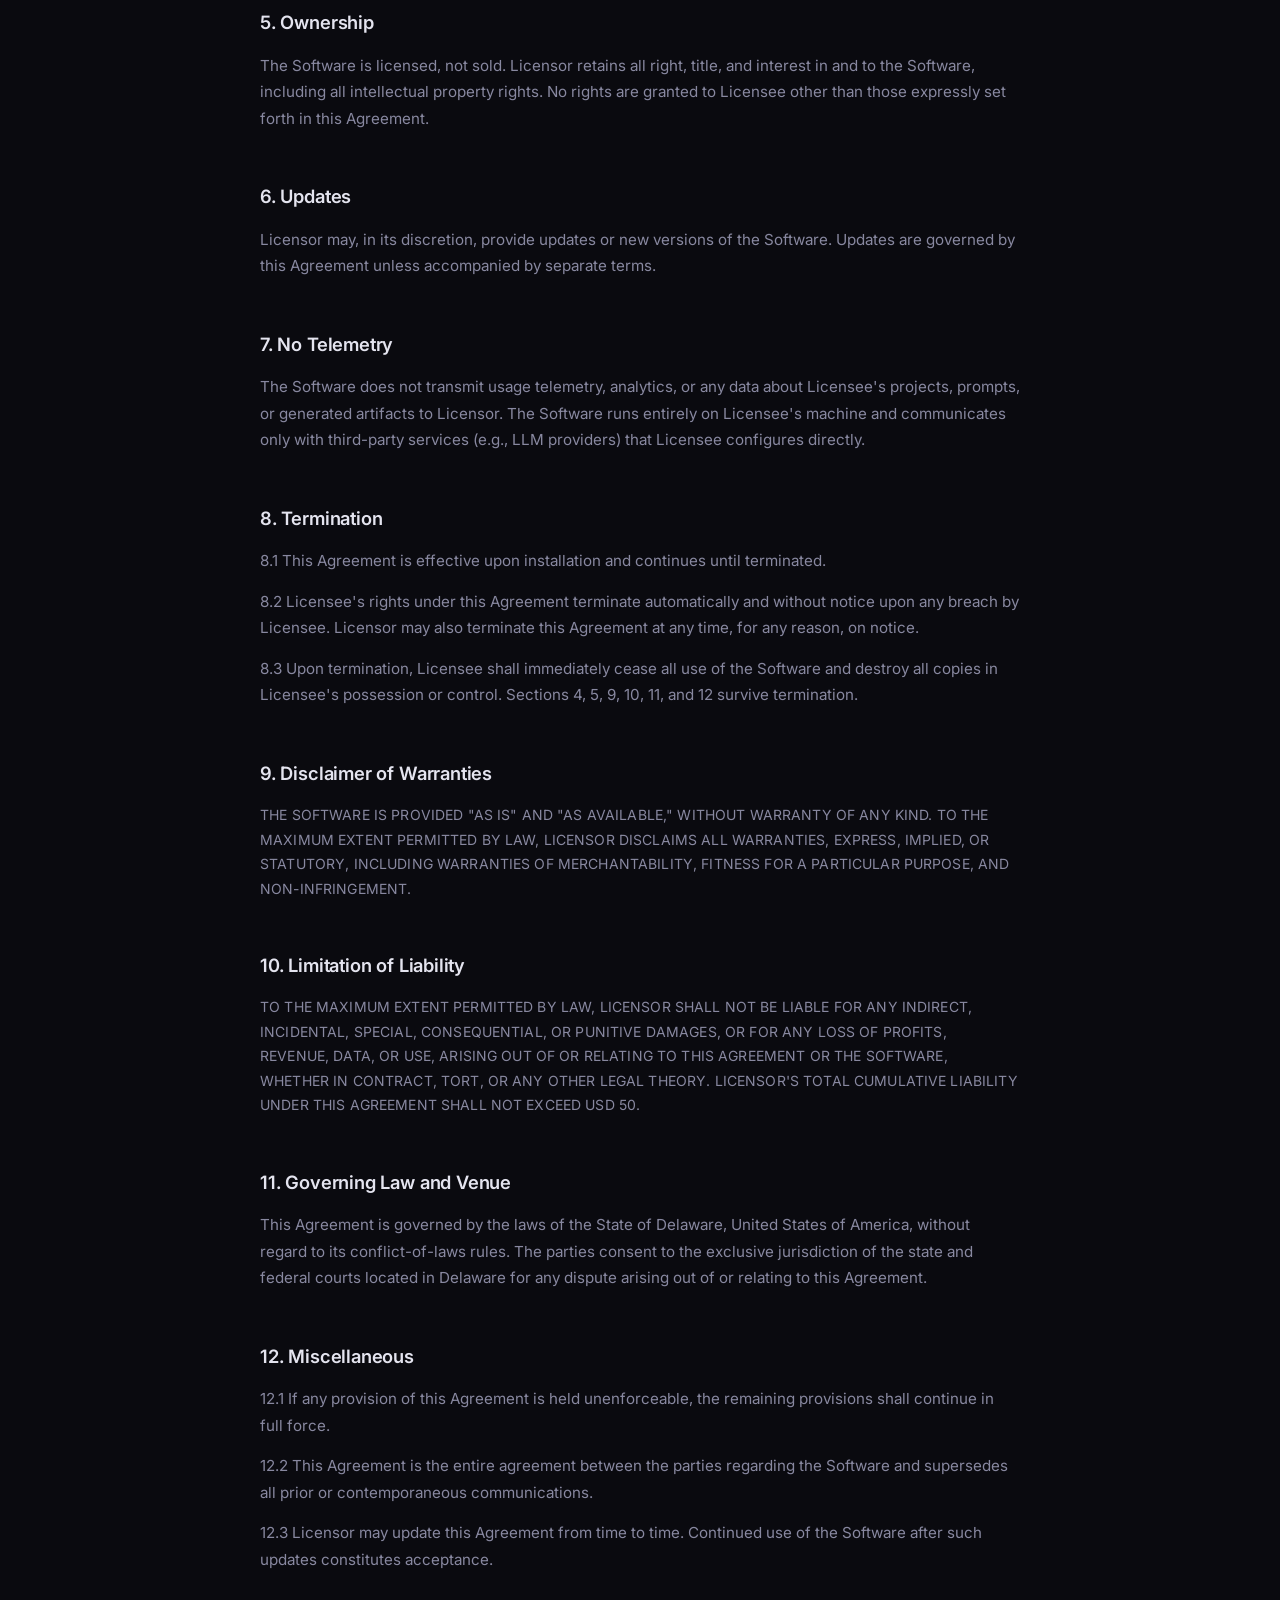
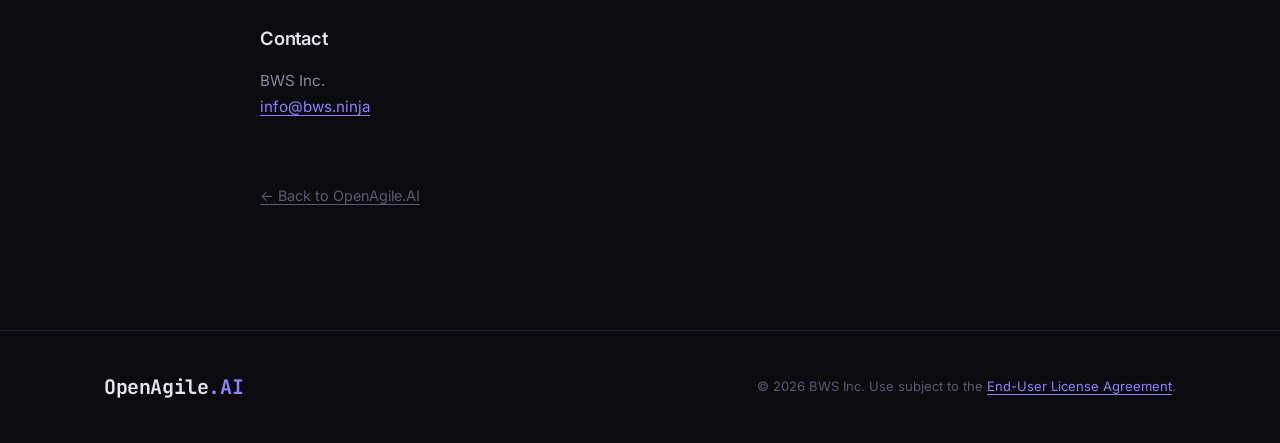
==== commit 2544d129: "Align EULA title and content to shared 760px column Co-Authored-By: Claude Opus 4.7 (1M context) <no" ====
--- a/eula/index.html
+++ b/eula/index.html
@@ -13,6 +13,12 @@
   <style>
     .legal-wrap {
       padding-top: 140px;
+    }
+    .legal-wrap .section-label,
+    .legal-wrap .section-title {
+      max-width: 760px;
+      margin-left: auto;
+      margin-right: auto;
     }
     .legal-content {
       max-width: 760px;
